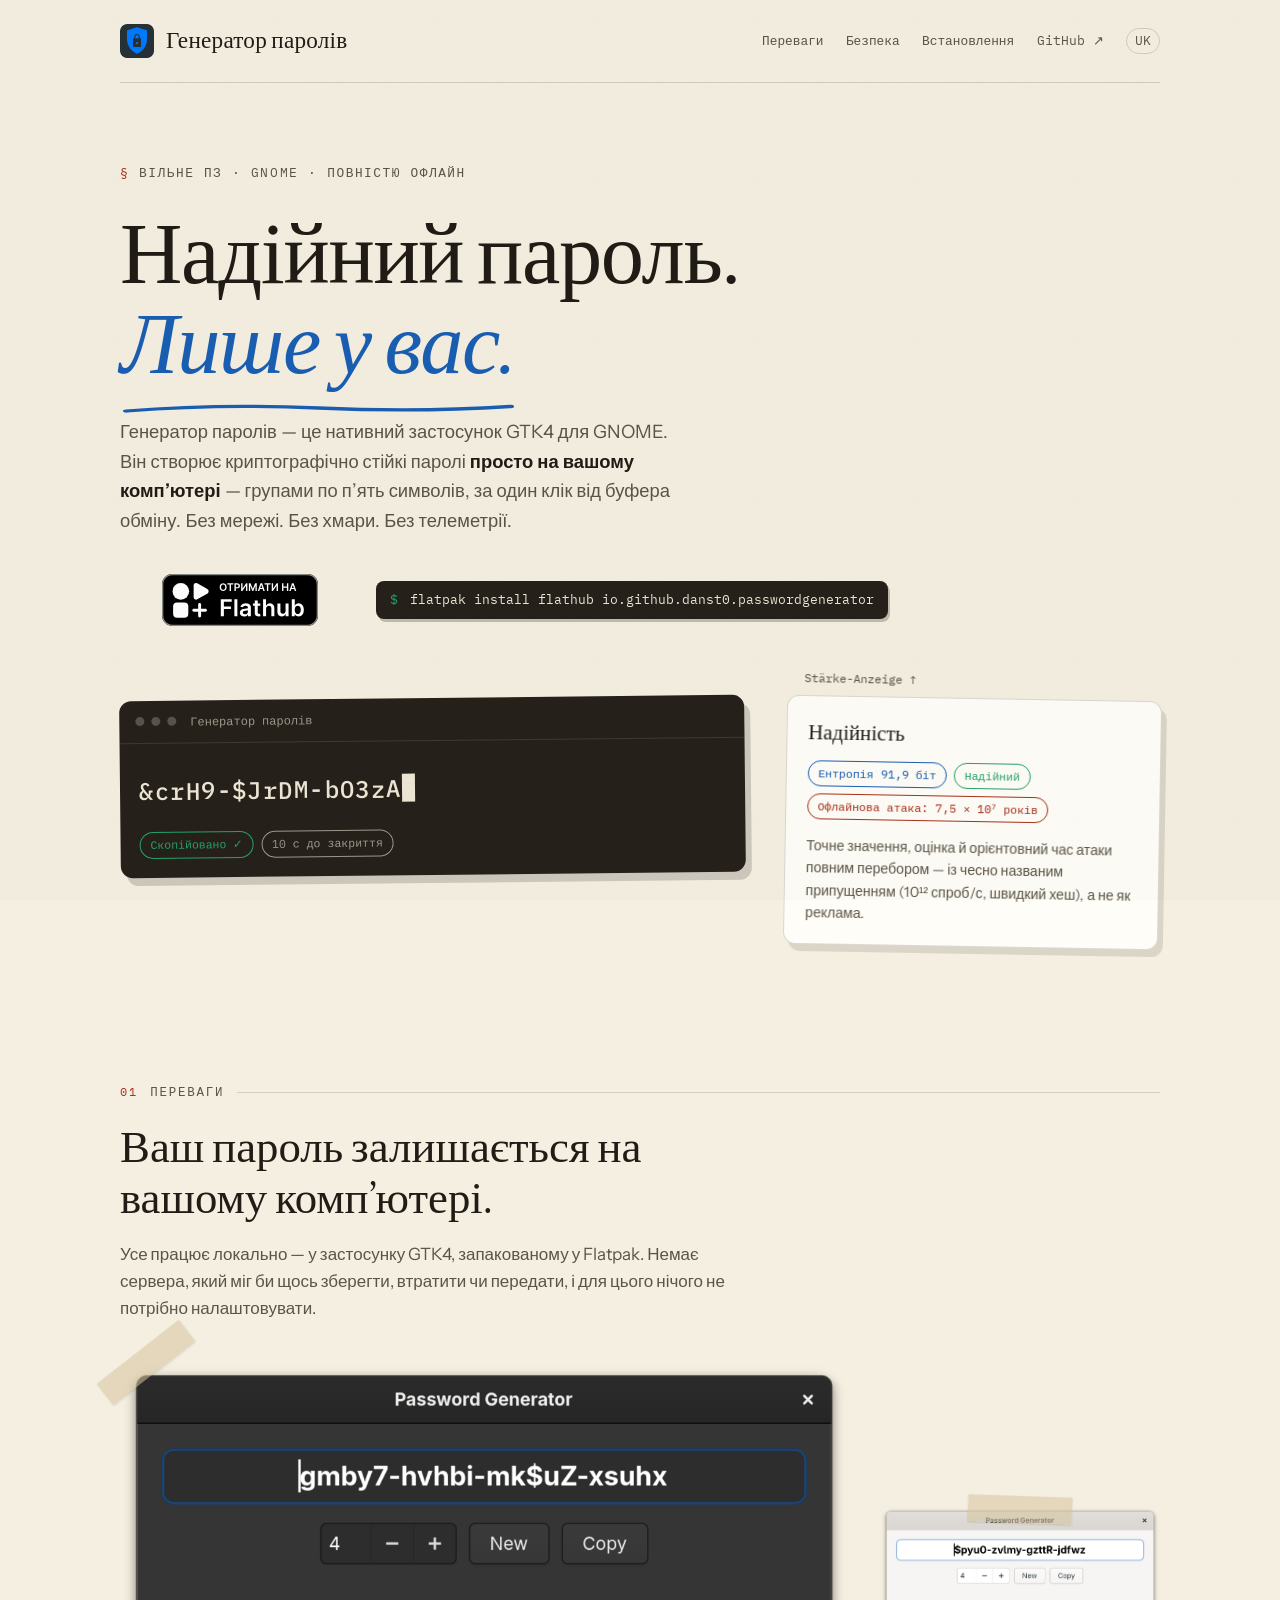
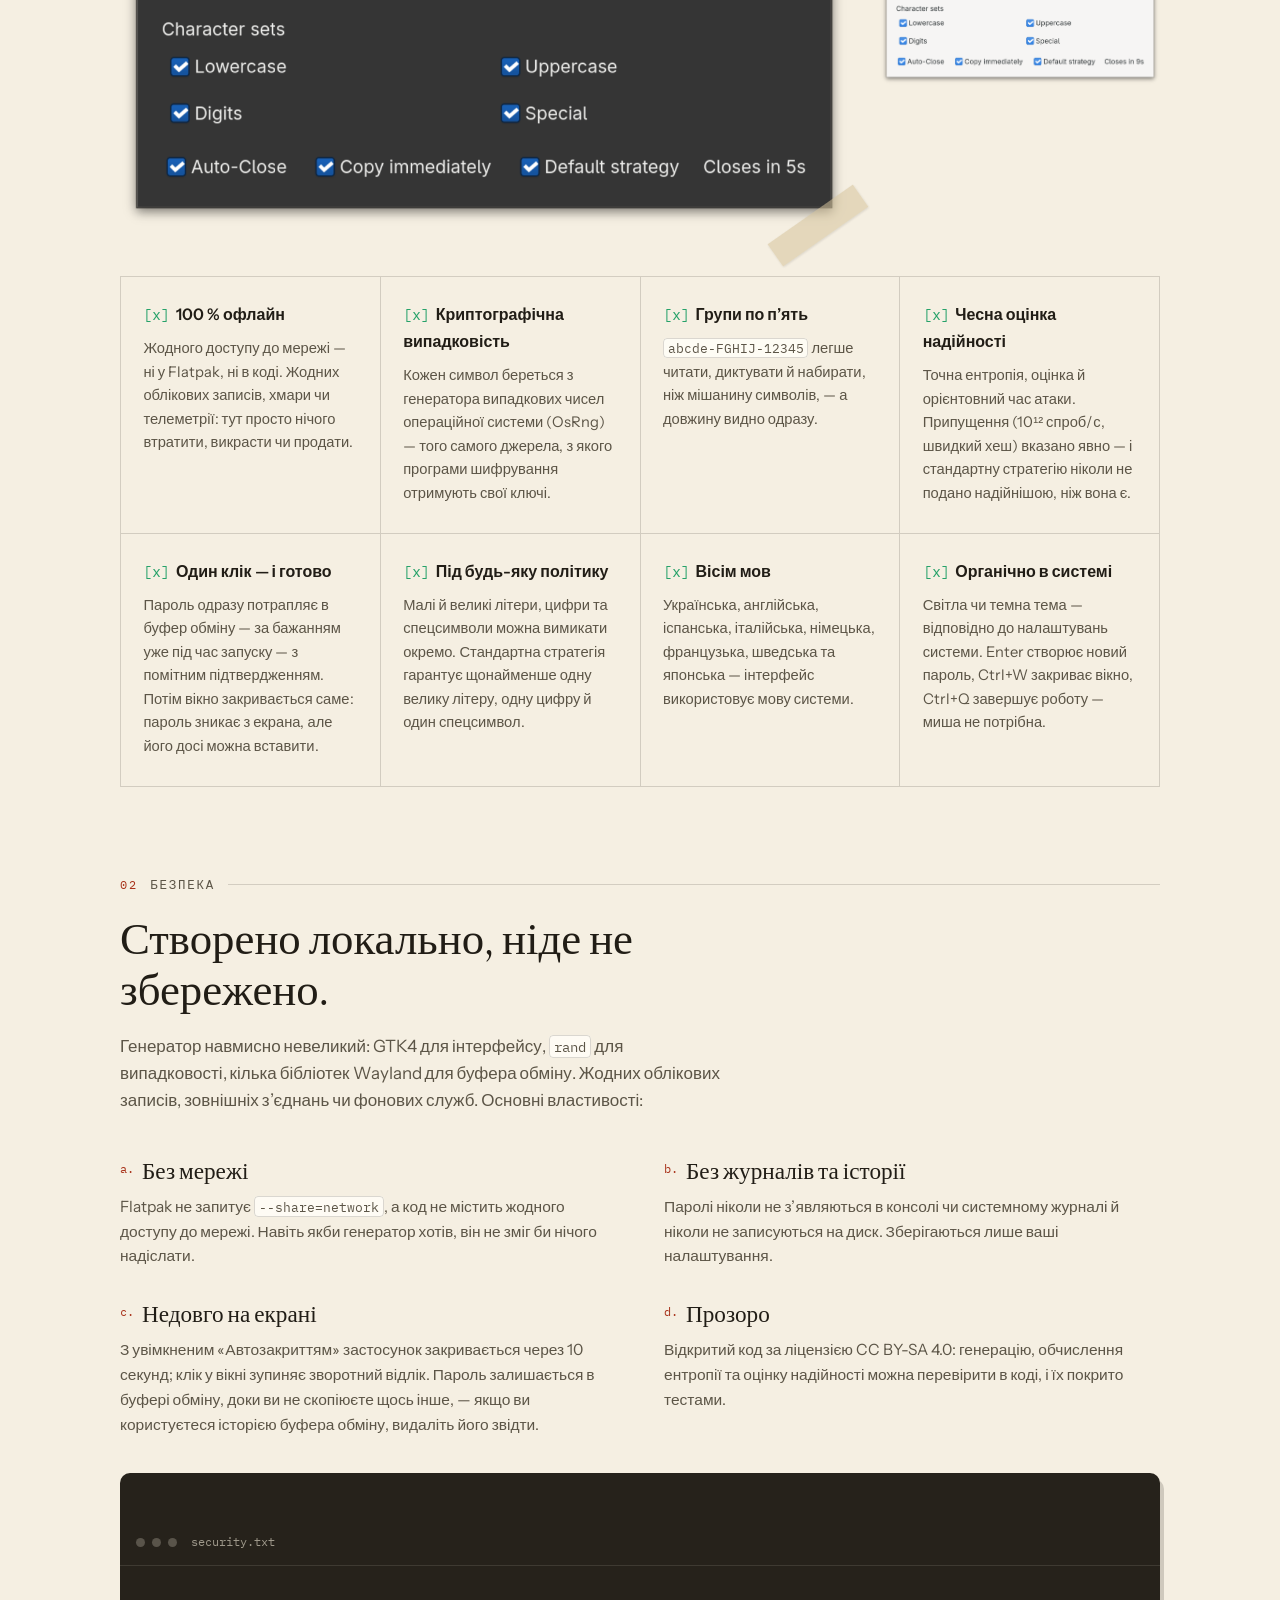
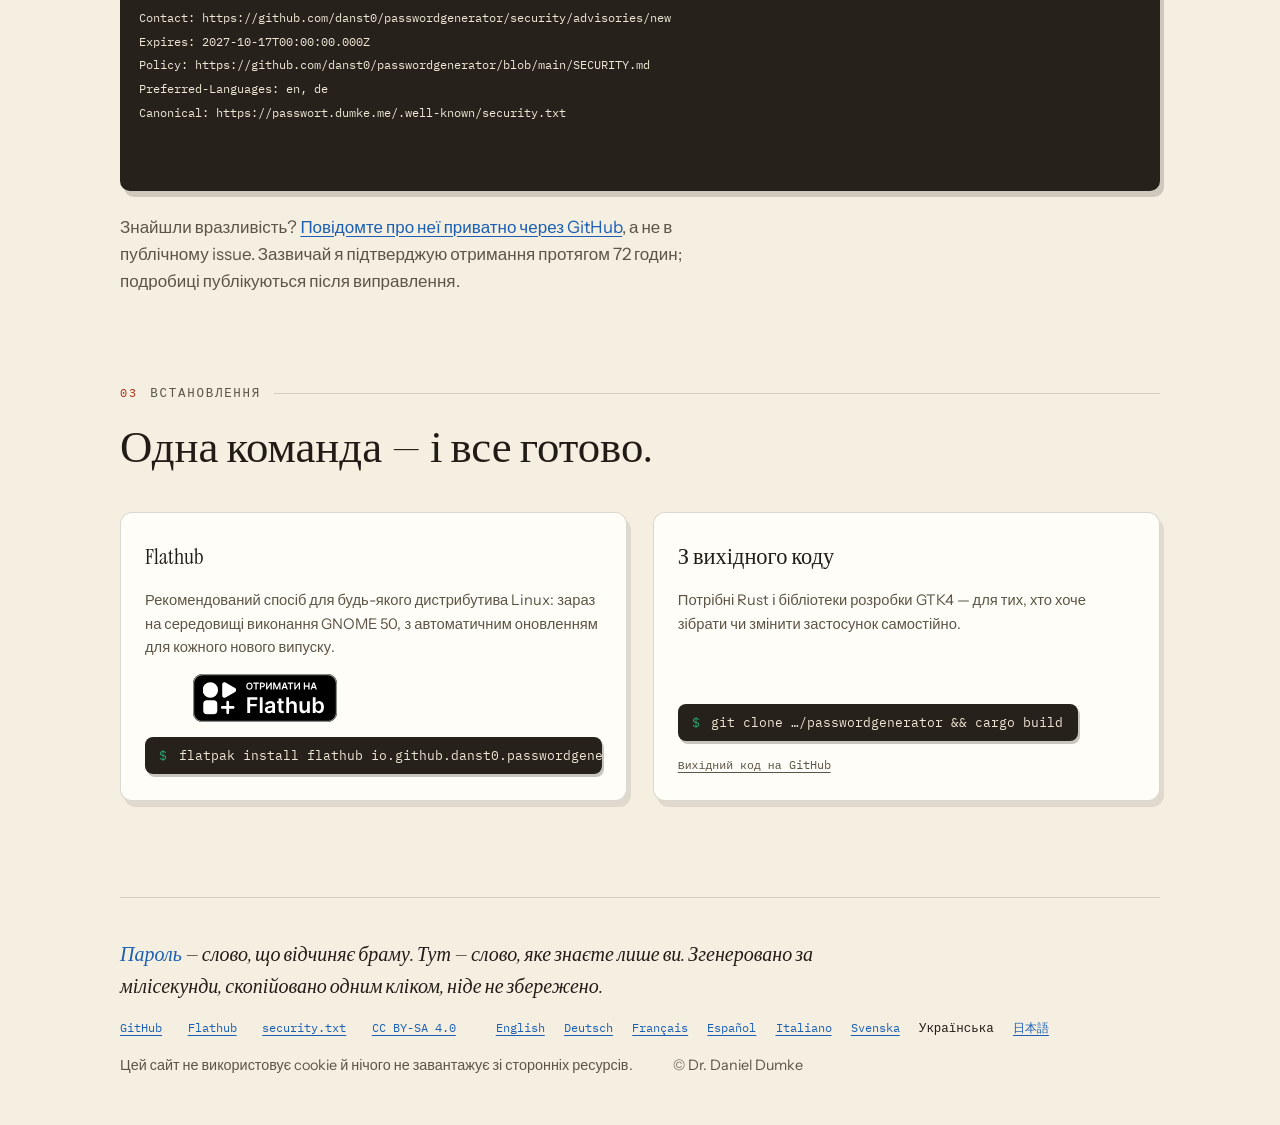
==== web/uk/index.html @ a77a7f16 "Website: revised German text and pages in all eight languages - Pages are generated from site-src/te" ====
<!DOCTYPE html>
<html lang="uk">
<head>
<meta charset="utf-8">
<meta name="viewport" content="width=device-width, initial-scale=1">
<title>Генератор паролів — надійні паролі, повністю офлайн</title>
<meta name="description" content="Нативний застосунок GTK4 для GNOME: криптографічно стійкі паролі, згенеровані локально, — без мережі, без хмари, без телеметрії. На Flathub, вісьмома мовами.">
<link rel="icon" type="image/png" href="../assets/favicon.png">
<link rel="canonical" href="https://passwort.dumke.me/uk/">
<link rel="alternate" hreflang="en" href="https://passwort.dumke.me/">
<link rel="alternate" hreflang="de" href="https://passwort.dumke.me/de/">
<link rel="alternate" hreflang="fr" href="https://passwort.dumke.me/fr/">
<link rel="alternate" hreflang="es" href="https://passwort.dumke.me/es/">
<link rel="alternate" hreflang="it" href="https://passwort.dumke.me/it/">
<link rel="alternate" hreflang="sv" href="https://passwort.dumke.me/sv/">
<link rel="alternate" hreflang="uk" href="https://passwort.dumke.me/uk/">
<link rel="alternate" hreflang="ja" href="https://passwort.dumke.me/ja/">
<link rel="alternate" hreflang="x-default" href="https://passwort.dumke.me/">
<meta property="og:title" content="Генератор паролів — надійні паролі, повністю офлайн">
<meta property="og:description" content="Нативний застосунок GTK4 для GNOME: криптографічно стійкі паролі, згенеровані локально, — без мережі, без хмари, без телеметрії. На Flathub, вісьмома мовами.">
<meta property="og:image" content="https://passwort.dumke.me/assets/dark_en.png">
<meta property="og:url" content="https://passwort.dumke.me/uk/">
<meta property="og:type" content="website">
<meta property="og:locale" content="uk_UA">
<link rel="stylesheet" href="../styles.css">
</head>
<body data-copied="скопійовано ✓">

<div class="wrap">
<header>
  <img src="../assets/icon.png" alt="" width="34" height="34">
  <a class="brand" href="./">Генератор паролів</a>
  <nav>
    <a href="#features">Переваги</a>
    <a href="#security">Безпека</a>
    <a href="#install">Встановлення</a>
    <a class="gh" href="https://github.com/danst0/passwordgenerator">GitHub&nbsp;↗</a>
    <a class="lang-link" href="#languages" title="Мова">UK</a>
  </nav>
</header>

<main>

<!-- ───────────────────────── hero ───────────────────────── -->
<section class="hero">
  <p class="kicker">Вільне ПЗ · GNOME · повністю офлайн</p>
  <h1>Надійний пароль. <em>Лише у вас.</em></h1>
  <p class="lede">Генератор паролів — це нативний застосунок GTK4 для GNOME. Він створює криптографічно стійкі паролі <strong>просто на вашому комп’ютері</strong> — групами по п’ять символів, за один клік від буфера обміну. Без мережі. Без хмари. Без телеметрії.</p>

  <div class="cta-row">
    <a class="flathub" href="https://flathub.org/apps/io.github.danst0.passwordgenerator">
      <img src="../assets/flathub-badge-uk.svg" alt="Завантажити з Flathub" width="240" height="80">
    </a>
    <button class="cmd" data-copy="flatpak install flathub io.github.danst0.passwordgenerator">
      flatpak install flathub io.github.danst0.passwordgenerator
    </button>
  </div>

  <div class="desk">
    <figure class="app-card" aria-label="Вікно Генератора паролів зі щойно згенерованим паролем">
      <div class="file-bar">
        <span class="dot"></span><span class="dot"></span><span class="dot"></span>
        <span class="name">Генератор паролів</span>
      </div>
      <pre class="app-lines"><span class="typed-wrap"><span class="typed">hT4k#-qW9m!-Lp2xZ</span><span class="caret"></span></span></pre>
      <div class="app-chips">
        <button type="button" class="chip green egg" aria-label="Скопіювати показаний пароль" data-done="Справді скопійовано ✓">Скопійовано ✓</button>
        <span class="chip dim">10 с до закриття</span>
      </div>
    </figure>

    <div class="strength-card" role="img" aria-label="Індикатор надійності: 91,9 біт ентропії, оцінка «Надійний», орієнтовний час офлайнової атаки 75 мільйонів років">
      <p class="strength-title">Надійність</p>
      <div class="chips">
        <span class="chip blue">Ентропія 91,9 біт</span>
        <span class="chip green">Надійний</span>
        <span class="chip red">Офлайнова атака: 7,5 × 10⁷ років</span>
      </div>
      <p class="strength-note">Точне значення, оцінка й орієнтовний час атаки повним перебором — із чесно названим припущенням (10¹² спроб/с, швидкий хеш), а не як реклама.</p>
    </div>
  </div>
</section>

<!-- ──────────────────────── features ─────────────────────── -->
<section id="features">
  <p class="sec-label"><b>01</b> Переваги</p>
  <h2>Ваш пароль залишається на вашому комп’ютері.</h2>
  <p class="sec-intro">Усе працює локально — у застосунку GTK4, запакованому у Flatpak. Немає сервера, який міг би щось зберегти, втратити чи передати, і для цього нічого не потрібно налаштовувати.</p>

  <div class="shots">
    <div class="shot reveal">
      <img src="../assets/dark_en.png" alt="Вікно в темному режимі: пароль, набори символів і параметри">
    </div>
    <div class="shot shot-small reveal">
      <img src="../assets/light_en.png" alt="Вікно у світлому режимі">
    </div>
  </div>

  <div class="features">
    <div class="feature reveal"><span class="check">[x]</span><h3>100 % офлайн</h3>
      <p>Жодного доступу до мережі — ні у Flatpak, ні в коді. Жодних облікових записів, хмари чи телеметрії: тут просто нічого втратити, викрасти чи продати.</p></div>
    <div class="feature reveal"><span class="check">[x]</span><h3>Криптографічна випадковість</h3>
      <p>Кожен символ береться з генератора випадкових чисел операційної системи (OsRng) — того самого джерела, з якого програми шифрування отримують свої ключі.</p></div>
    <div class="feature reveal"><span class="check">[x]</span><h3>Групи по п’ять</h3>
      <p><code>abcde-FGHIJ-12345</code> легше читати, диктувати й набирати, ніж мішанину символів, — а довжину видно одразу.</p></div>
    <div class="feature reveal"><span class="check">[x]</span><h3>Чесна оцінка надійності</h3>
      <p>Точна ентропія, оцінка й орієнтовний час атаки. Припущення (10¹² спроб/с, швидкий хеш) вказано явно — і стандартну стратегію ніколи не подано надійнішою, ніж вона є.</p></div>
    <div class="feature reveal"><span class="check">[x]</span><h3>Один клік — і готово</h3>
      <p>Пароль одразу потрапляє в буфер обміну — за бажанням уже під час запуску — з помітним підтвердженням. Потім вікно закривається саме: пароль зникає з екрана, але його досі можна вставити.</p></div>
    <div class="feature reveal"><span class="check">[x]</span><h3>Під будь-яку політику</h3>
      <p>Малі й великі літери, цифри та спецсимволи можна вимикати окремо. Стандартна стратегія гарантує щонайменше одну велику літеру, одну цифру й один спецсимвол.</p></div>
    <div class="feature reveal"><span class="check">[x]</span><h3>Вісім мов</h3>
      <p>Українська, англійська, іспанська, італійська, німецька, французька, шведська та японська — інтерфейс використовує мову системи.</p></div>
    <div class="feature reveal"><span class="check">[x]</span><h3>Органічно в системі</h3>
      <p>Світла чи темна тема — відповідно до налаштувань системи. Enter створює новий пароль, Ctrl+W закриває вікно, Ctrl+Q завершує роботу — миша не потрібна.</p></div>
  </div>
</section>

<!-- ──────────────────────── security ─────────────────────── -->
<section id="security">
  <p class="sec-label"><b>02</b> Безпека</p>
  <h2>Створено локально, ніде не збережено.</h2>
  <p class="sec-intro">Генератор навмисно невеликий: GTK4 для інтерфейсу, <code>rand</code> для випадковості, кілька бібліотек Wayland для буфера обміну. Жодних облікових записів, зовнішніх з’єднань чи фонових служб. Основні властивості:</p>

  <div class="sec-grid">
    <div class="sec-item reveal">
      <h3><span class="no">a.</span>Без мережі</h3>
      <p>Flatpak не запитує <code>--share=network</code>, а код не містить жодного доступу до мережі. Навіть якби генератор хотів, він не зміг би нічого надіслати.</p>
    </div>
    <div class="sec-item reveal">
      <h3><span class="no">b.</span>Без журналів та історії</h3>
      <p>Паролі ніколи не з’являються в консолі чи системному журналі й ніколи не записуються на диск. Зберігаються лише ваші налаштування.</p>
    </div>
    <div class="sec-item reveal">
      <h3><span class="no">c.</span>Недовго на екрані</h3>
      <p>З увімкненим «Автозакриттям» застосунок закривається через 10 секунд; клік у вікні зупиняє зворотний відлік. Пароль залишається в буфері обміну, доки ви не скопіюєте щось інше, — якщо ви користуєтеся історією буфера обміну, видаліть його звідти.</p>
    </div>
    <div class="sec-item reveal">
      <h3><span class="no">d.</span>Прозоро</h3>
      <p>Відкритий код за ліцензією CC BY-SA 4.0: генерацію, обчислення ентропії та оцінку надійності можна перевірити в коді, і їх покрито тестами.</p>
    </div>
  </div>

  <div class="terminal reveal" aria-label="security.txt: як повідомити про вразливість">
    <div class="file-bar">
      <span class="dot"></span><span class="dot"></span><span class="dot"></span>
      <span class="name">security.txt</span>
    </div>
<pre>
Contact: https://github.com/danst0/passwordgenerator/security/advisories/new
Expires: 2027-10-17T00:00:00.000Z
Policy: https://github.com/danst0/passwordgenerator/blob/main/SECURITY.md
Preferred-Languages: en, de
Canonical: https://passwort.dumke.me/.well-known/security.txt
</pre>
  </div>
  <p class="sec-report">Знайшли вразливість? <a href="https://github.com/danst0/passwordgenerator/security/advisories/new">Повідомте про неї приватно через GitHub</a>, а не в публічному issue. Зазвичай я підтверджую отримання протягом 72 годин; подробиці публікуються після виправлення.</p>
</section>

<!-- ──────────────────────── install ──────────────────────── -->
<section id="install">
  <p class="sec-label"><b>03</b> Встановлення</p>
  <h2>Одна команда — і все готово.</h2>

  <div class="install-grid">
    <div class="install-card reveal">
      <h3>Flathub</h3>
      <p>Рекомендований спосіб для будь-якого дистрибутива Linux: зараз на середовищі виконання GNOME 50, з автоматичним оновленням для кожного нового випуску.</p>
      <a class="flathub" href="https://flathub.org/apps/io.github.danst0.passwordgenerator">
        <img src="../assets/flathub-badge-uk.svg" alt="Завантажити з Flathub" width="240" height="80">
      </a>
      <button class="cmd" data-copy="flatpak install flathub io.github.danst0.passwordgenerator">flatpak install flathub io.github.danst0.passwordgenerator</button>
    </div>

    <div class="install-card reveal">
      <h3>З вихідного коду</h3>
      <p>Потрібні Rust і бібліотеки розробки GTK4 — для тих, хто хоче зібрати чи змінити застосунок самостійно.</p>
      <button class="cmd" data-copy="git clone https://github.com/danst0/passwordgenerator &amp;&amp; cd passwordgenerator &amp;&amp; cargo build">git clone …/passwordgenerator &amp;&amp; cargo build</button>
      <span class="alt"><a href="https://github.com/danst0/passwordgenerator">Вихідний код на GitHub</a></span>
    </div>
  </div>
</section>

</main>

<footer>
  <p class="meaning"><b>Пароль</b> — слово, що відчиняє браму. Тут — слово, яке знаєте лише ви. Згенеровано за мілісекунди, скопійовано одним кліком, ніде не збережено.</p>
  <nav>
    <a href="https://github.com/danst0/passwordgenerator">GitHub</a>
    <a href="https://flathub.org/apps/io.github.danst0.passwordgenerator">Flathub</a>
    <a href="../.well-known/security.txt">security.txt</a>
    <a href="https://github.com/danst0/passwordgenerator/blob/main/LICENSE">CC BY-SA 4.0</a>
  </nav>
  <nav id="languages" class="langs" aria-label="Мова">
    <a href="../" hreflang="en" lang="en" data-lang="en">English</a>
    <a href="../de/" hreflang="de" lang="de" data-lang="de">Deutsch</a>
    <a href="../fr/" hreflang="fr" lang="fr" data-lang="fr">Français</a>
    <a href="../es/" hreflang="es" lang="es" data-lang="es">Español</a>
    <a href="../it/" hreflang="it" lang="it" data-lang="it">Italiano</a>
    <a href="../sv/" hreflang="sv" lang="sv" data-lang="sv">Svenska</a>
    <a href="../uk/" hreflang="uk" lang="uk" data-lang="uk" aria-current="page">Українська</a>
    <a href="../ja/" hreflang="ja" lang="ja" data-lang="ja">日本語</a>
  </nav>
  <p>Цей сайт не використовує cookie й нічого не завантажує зі сторонніх ресурсів.</p>
  <p>© Dr. Daniel Dumke</p>
</footer>
</div>

<script src="../site.js"></script>
</body>
</html>
---- web/styles.css ----
/* ───────────────────────────────────────────────────────────────
   Passwortgenerator — Info-Seite
   Ästhetik wie Reinschrift: Tinte auf Papier. Cremefarben,
   gesetzte Typo, Kugelschreiber-blau, roter Bleistift für die
   Crack-Zeit, ein ordentlicher grüner Haken.
   ─────────────────────────────────────────────────────────────── */

/* Schriften lokal ausgeliefert (SIL Open Font License), keine
   Anfragen an Dritte. Latin-Subset von Google Fonts. */
@font-face {
  font-family: "IBM Plex Mono";
  font-style: normal;
  font-weight: 400;
  font-display: swap;
  src: url("assets/fonts/ibm-plex-mono-400.woff2") format("woff2");
}
@font-face {
  font-family: "IBM Plex Mono";
  font-style: normal;
  font-weight: 500;
  font-display: swap;
  src: url("assets/fonts/ibm-plex-mono-500.woff2") format("woff2");
}
@font-face {
  font-family: "Instrument Sans";
  font-style: normal;
  font-weight: 400 600;
  font-display: swap;
  src: url("assets/fonts/instrument-sans.woff2") format("woff2");
}
@font-face {
  font-family: "Instrument Serif";
  font-style: normal;
  font-weight: 400;
  font-display: swap;
  src: url("assets/fonts/instrument-serif.woff2") format("woff2");
}
@font-face {
  font-family: "Instrument Serif";
  font-style: italic;
  font-weight: 400;
  font-display: swap;
  src: url("assets/fonts/instrument-serif-italic.woff2") format("woff2");
}

:root {
  --paper: #f5efe2;
  --paper-deep: #ede5d3;
  --ink: #211d16;
  --ink-soft: #5c5547;
  --blue: #1a5fb4;
  --blue-soft: #99c1f1;
  --red: #a8321a;
  --green: #26a269;
  --teal: #1f7a72;
  --dark: #26221b;
  --dark-ink: #efe7d6;
  --rule: rgba(33, 29, 22, 0.16);
  --serif: "Instrument Serif", Georgia, serif;
  --sans: "Instrument Sans", "Cantarell", sans-serif;
  --mono: "IBM Plex Mono", "Liberation Mono", monospace;
}

* { box-sizing: border-box; margin: 0; padding: 0; }

html { scroll-behavior: smooth; }

body {
  background: var(--paper);
  color: var(--ink);
  font-family: var(--sans);
  font-size: 1.0625rem;
  line-height: 1.6;
  overflow-x: hidden;
}

/* paper grain over everything */
body::before {
  content: "";
  position: fixed;
  inset: 0;
  pointer-events: none;
  z-index: 2000;
  opacity: 0.5;
  background-image: url("data:image/svg+xml,%3Csvg xmlns='http://www.w3.org/2000/svg' width='160' height='160'%3E%3Cfilter id='n'%3E%3CfeTurbulence type='fractalNoise' baseFrequency='0.9' numOctaves='2'/%3E%3CfeColorMatrix values='0 0 0 0 0  0 0 0 0 0  0 0 0 0 0  0 0 0 0.05 0'/%3E%3C/filter%3E%3Crect width='160' height='160' filter='url(%23n)'/%3E%3C/svg%3E");
}

::selection { background: var(--blue-soft); color: var(--ink); }

a { color: var(--blue); text-decoration-thickness: 1px; text-underline-offset: 3px; }
a:hover { color: var(--red); }

code {
  font-family: var(--mono);
  font-size: 0.85em;
  background: rgba(255, 253, 247, 0.9);
  border: 1px solid var(--rule);
  border-radius: 4px;
  padding: 0.05em 0.3em;
}

.wrap { max-width: 68rem; margin: 0 auto; padding: 0 1.5rem; }

/* ── header ───────────────────────────────────────────────────── */

header {
  display: flex;
  align-items: center;
  gap: 0.75rem;
  padding: 1.4rem 0;
  border-bottom: 1px solid var(--rule);
}

header img { width: 34px; height: 34px; }

header .brand {
  font-family: var(--serif);
  font-size: 1.45rem;
  letter-spacing: 0.01em;
  color: var(--ink);
  text-decoration: none;
}
header .brand:hover { color: var(--ink); }

header nav {
  margin-left: auto;
  display: flex;
  gap: 1.4rem;
  align-items: center;
  font-family: var(--mono);
  font-size: 0.8rem;
}
header nav a { color: var(--ink-soft); text-decoration: none; white-space: nowrap; }
header nav a:hover { color: var(--blue); }

/* ── hero ─────────────────────────────────────────────────────── */

.hero { padding: 5rem 0 4rem; position: relative; }

.kicker {
  font-family: var(--mono);
  font-size: 0.8rem;
  letter-spacing: 0.12em;
  text-transform: uppercase;
  color: var(--ink-soft);
  margin-bottom: 1.6rem;
}
.kicker::before { content: "§ "; color: var(--red); }

h1 {
  font-family: var(--serif);
  font-weight: 400;
  font-size: clamp(2.9rem, 7.5vw, 5.4rem);
  line-height: 1.04;
  letter-spacing: -0.015em;
  max-width: 16ch;
}
h1 em {
  font-style: italic;
  color: var(--blue);
  /* hand-drawn underline under the em */
  background: url("data:image/svg+xml,%3Csvg xmlns='http://www.w3.org/2000/svg' viewBox='0 0 120 8' preserveAspectRatio='none'%3E%3Cpath d='M2 6 Q 30 1 60 4 T 118 3' fill='none' stroke='%231a5fb4' stroke-width='2.2' stroke-linecap='round'/%3E%3C/svg%3E") no-repeat bottom / 100% 0.14em;
  padding-bottom: 0.16em;
}

.hero .lede {
  margin-top: 1.8rem;
  max-width: 36rem;
  font-size: 1.15rem;
  color: var(--ink-soft);
}
.hero .lede strong { color: var(--ink); font-weight: 600; }

.cta-row {
  margin-top: 2.4rem;
  display: flex;
  flex-wrap: wrap;
  align-items: center;
  gap: 1rem;
}
.cta-row .flathub img { height: 52px; display: block; }

.cmd {
  font-family: var(--mono);
  font-size: 0.82rem;
  background: var(--dark);
  color: var(--dark-ink);
  border-radius: 8px;
  padding: 0.65rem 0.9rem;
  display: inline-flex;
  align-items: center;
  gap: 0.7rem;
  border: none;
  cursor: pointer;
  box-shadow: 2px 3px 0 rgba(33, 29, 22, 0.25);
  transition: transform 0.12s ease, box-shadow 0.12s ease;
  max-width: 100%;
}
.cmd:hover { transform: translate(-1px, -1px); box-shadow: 3px 4px 0 rgba(33, 29, 22, 0.3); }
.cmd::before { content: "$"; color: var(--green); }
.cmd .copied { color: var(--green); font-size: 0.72rem; }
.cmd { white-space: nowrap; overflow-x: auto; }

/* ── das Fenster und die Stärke-Karte ─────────────────────────── */

.desk {
  margin-top: 4.5rem;
  display: grid;
  grid-template-columns: minmax(0, 1.25fr) minmax(0, 0.75fr);
  gap: 2.5rem;
  align-items: start;
}

.app-card {
  background: var(--dark);
  color: var(--dark-ink);
  border-radius: 12px;
  box-shadow: 6px 8px 0 rgba(33, 29, 22, 0.18);
  transform: rotate(-0.6deg);
  overflow: hidden;
}
.file-bar {
  display: flex;
  align-items: center;
  gap: 0.45rem;
  font-family: var(--mono);
  font-size: 0.75rem;
  color: rgba(239, 231, 214, 0.6);
  padding: 0.7rem 1rem;
  border-bottom: 1px solid rgba(239, 231, 214, 0.12);
}
.file-bar .dot { width: 9px; height: 9px; border-radius: 50%; background: rgba(239, 231, 214, 0.25); }
.file-bar .name { margin-left: 0.4rem; }

.app-lines {
  font-family: var(--mono);
  font-size: clamp(0.9rem, 2.6vw, 1.5rem);
  font-weight: 500;
  letter-spacing: 0.06em;
  line-height: 2.1;
  padding: 1.4rem 1.2rem 1rem;
  white-space: pre;
  overflow-x: auto;
}
.app-chips {
  display: flex;
  flex-wrap: wrap;
  gap: 0.45rem;
  padding: 0 1.2rem 1.2rem;
}

.typed-wrap { display: inline-flex; align-items: baseline; }
.typed {
  display: inline-block;
  overflow: hidden;
  white-space: pre;
  max-width: 0;
  animation: type 2.2s steps(19, end) 0.9s forwards;
}
.caret {
  display: inline-block;
  width: 0.55em;
  height: 1.15em;
  transform: translateY(0.18em);
  background: var(--dark-ink);
  animation: blink 0.9s steps(1) infinite;
}
@keyframes type { to { max-width: 20ch; } }
@keyframes blink { 50% { opacity: 0; } }

/* die Stärke-Karte rückt rein, wenn das Passwort "geschrieben" ist */
.strength-card {
  background: #fffdf7;
  border: 1px solid var(--rule);
  border-radius: 12px;
  padding: 1.2rem 1.3rem;
  box-shadow: 5px 7px 0 rgba(33, 29, 22, 0.12);
  transform: rotate(1deg) translateY(14px);
  opacity: 0;
  animation: appear 0.55s cubic-bezier(0.2, 0.8, 0.3, 1.1) 3.6s forwards;
  position: relative;
}
.strength-card::before {
  content: "Stärke-Anzeige ↑";
  position: absolute;
  top: -1.7rem;
  left: 1rem;
  font-family: var(--mono);
  font-size: 0.72rem;
  color: var(--ink-soft);
}
@keyframes appear { to { opacity: 1; transform: rotate(1deg) translateY(0); } }

.strength-title {
  font-family: var(--serif);
  font-size: 1.3rem;
  margin-bottom: 0.7rem;
}
.chips { display: flex; flex-wrap: wrap; gap: 0.45rem; }
.chip {
  font-family: var(--mono);
  font-size: 0.72rem;
  padding: 0.18rem 0.6rem;
  border-radius: 999px;
  border: 1px solid currentColor;
}
.chip.blue { color: var(--blue); }
.chip.green { color: var(--green); }
.chip.red { color: var(--red); }
.chip.dim { color: rgba(239, 231, 214, 0.6); }

/* Easter egg: der „Kopiert“-Chip kopiert wirklich */
button.chip {
  background: none;
  line-height: inherit;
  cursor: pointer;
}
button.chip:hover { background: rgba(38, 162, 105, 0.12); }

.strength-note {
  margin-top: 0.9rem;
  font-size: 0.88rem;
  color: var(--ink-soft);
}

/* ── section scaffolding ──────────────────────────────────────── */

section { padding: 4.5rem 0 1rem; }

.sec-label {
  font-family: var(--mono);
  font-size: 0.78rem;
  letter-spacing: 0.14em;
  text-transform: uppercase;
  color: var(--ink-soft);
  display: flex;
  align-items: center;
  gap: 0.8rem;
  margin-bottom: 1.2rem;
}
.sec-label::after { content: ""; height: 1px; background: var(--rule); flex: 1; }
.sec-label b { color: var(--red); font-weight: 400; }

h2 {
  font-family: var(--serif);
  font-weight: 400;
  font-size: clamp(1.9rem, 4vw, 2.8rem);
  line-height: 1.15;
  max-width: 26ch;
  margin-bottom: 1rem;
}

.sec-intro { color: var(--ink-soft); max-width: 38rem; }

/* ── screenshots ──────────────────────────────────────────────── */

.shots {
  margin: 2.5rem 0 3rem;
  display: grid;
  grid-template-columns: minmax(0, 2.6fr) minmax(0, 1fr);
  gap: 2rem;
  align-items: center;
}

.shot {
  position: relative;
  transform: rotate(-1.1deg);
}
/* screenshots carry the native window shadow and rounded corners */
.shot img {
  width: 100%;
  display: block;
}
/* tape strips */
.shot::before, .shot::after {
  content: "";
  position: absolute;
  width: 6.5rem; height: 1.7rem;
  background: rgba(214, 196, 156, 0.55);
  box-shadow: 0 1px 2px rgba(33, 29, 22, 0.12);
  z-index: 2;
}
.shot::before { top: -0.8rem; left: -1.6rem; transform: rotate(-38deg); }
.shot::after { bottom: -0.7rem; right: -1.4rem; transform: rotate(-35deg); }

.shot-small { transform: rotate(1.6deg); }
.shot-small::after { display: none; }
.shot-small::before { top: -0.6rem; left: 50%; margin-left: -3.25rem; transform: rotate(2deg); }

/* ── features ─────────────────────────────────────────────────── */

.features {
  display: grid;
  grid-template-columns: repeat(auto-fit, minmax(15rem, 1fr));
  gap: 0;
  border-top: 1px solid var(--rule);
  border-left: 1px solid var(--rule);
}
.feature {
  border-right: 1px solid var(--rule);
  border-bottom: 1px solid var(--rule);
  padding: 1.5rem 1.4rem 1.7rem;
  position: relative;
  transition: background 0.2s ease;
}
.feature:hover { background: rgba(255, 253, 247, 0.85); }
.feature .check {
  font-family: var(--mono);
  color: var(--green);
  font-size: 0.95rem;
}
.feature h3 {
  display: inline;
  font-family: var(--sans);
  font-weight: 600;
  font-size: 1rem;
  margin-left: 0.35rem;
}
.feature p { margin-top: 0.55rem; color: var(--ink-soft); font-size: 0.92rem; }

/* ── sicherheit ───────────────────────────────────────────────── */

.sec-grid {
  margin-top: 2.4rem;
  display: grid;
  grid-template-columns: minmax(0, 1fr) minmax(0, 1fr);
  gap: 1.7rem 3rem;
}
.sec-item h3 {
  font-family: var(--serif);
  font-weight: 400;
  font-size: 1.45rem;
  margin-bottom: 0.3rem;
}
.sec-item h3 .no {
  font-family: var(--mono);
  font-size: 0.75rem;
  color: var(--red);
  vertical-align: 0.5em;
  margin-right: 0.5rem;
}
.sec-item p { color: var(--ink-soft); font-size: 0.97rem; }

.terminal {
  background: var(--dark);
  color: var(--dark-ink);
  border-radius: 10px;
  font-family: var(--mono);
  font-size: 0.78rem;
  line-height: 1.9;
  padding: 0;
  margin-top: 2.2rem;
  white-space: pre;
  overflow-x: auto;
  box-shadow: 4px 6px 0 rgba(33, 29, 22, 0.18);
  transform: rotate(0.5deg);
}
.terminal .file-bar { border-radius: 10px 10px 0 0; }
.terminal pre {
  padding: 1rem 1.2rem 1.2rem;
  font-family: inherit;
  font-size: inherit;
  line-height: inherit;
  overflow-x: auto;
}

.sec-report {
  margin-top: 1.4rem;
  color: var(--ink-soft);
  max-width: 40rem;
}

/* ── install ──────────────────────────────────────────────────── */

.install-grid {
  margin-top: 2.4rem;
  display: grid;
  grid-template-columns: repeat(auto-fit, minmax(17rem, 1fr));
  gap: 1.6rem;
}
.install-card {
  background: #fffdf7;
  border: 1px solid var(--rule);
  border-radius: 12px;
  padding: 1.6rem 1.5rem;
  box-shadow: 4px 6px 0 rgba(33, 29, 22, 0.1);
  display: flex;
  flex-direction: column;
  gap: 0.9rem;
}
.install-card:nth-child(2) { transform: rotate(0.4deg); }
.install-card:nth-child(1) { transform: rotate(-0.4deg); }
.install-card h3 { font-family: var(--serif); font-weight: 400; font-size: 1.4rem; }
.install-card p { color: var(--ink-soft); font-size: 0.92rem; flex: 1; }
.install-card .cmd { align-self: flex-start; }
.install-card .flathub img { height: 48px; display: block; }
.install-card .alt { font-family: var(--mono); font-size: 0.72rem; color: var(--ink-soft); }
.install-card .alt a { color: inherit; }

/* ── footer ───────────────────────────────────────────────────── */

footer {
  margin-top: 5rem;
  border-top: 1px solid var(--rule);
  padding: 2.5rem 0 3rem;
  display: flex;
  flex-wrap: wrap;
  gap: 1rem 2.5rem;
  align-items: baseline;
  font-size: 0.9rem;
  color: var(--ink-soft);
}
footer .meaning {
  width: 100%;
  font-family: var(--serif);
  font-style: italic;
  font-size: 1.25rem;
  color: var(--ink);
  max-width: 44rem;
}
footer .meaning b { color: var(--blue); font-weight: 400; }
footer nav { display: flex; flex-wrap: wrap; gap: 1.6rem; font-family: var(--mono); font-size: 0.78rem; }
footer nav.langs { gap: 0.4rem 1.2rem; }
footer nav.langs a[aria-current] { color: var(--ink); text-decoration: none; font-weight: 500; }

header nav a.lang-link {
  border: 1px solid var(--rule);
  border-radius: 999px;
  padding: 0.1rem 0.5rem;
}

/* Japanisch: keine schräggestellten CJK-Zeichen, Umbruch an Phrasen */
:lang(ja) em { font-style: normal; }
:lang(ja) h1, :lang(ja) h2 { word-break: auto-phrase; letter-spacing: 0; }
:lang(ja) h1 { font-size: clamp(2.2rem, 5.2vw, 3.8rem); line-height: 1.25; max-width: 13em; }
:lang(ja) h2 { font-size: clamp(1.5rem, 3vw, 2.1rem); line-height: 1.4; max-width: 22em; }

/* ── reveal on scroll ─────────────────────────────────────────── */

/* hidden only when JS is present (body.js), so content never disappears without it */
.js .reveal { opacity: 0; transform: translateY(18px); transition: opacity 0.6s ease, transform 0.6s ease; }
.js .reveal.in { opacity: 1; transform: none; }

@media (prefers-reduced-motion: reduce) {
  html { scroll-behavior: auto; }
  .typed { animation-duration: 0.01s; animation-delay: 0s; }
  .strength-card { animation-duration: 0.01s; animation-delay: 0.2s; }
  .caret { animation: none; }
  .reveal { opacity: 1; transform: none; transition: none; }
}

/* ── responsive ───────────────────────────────────────────────── */

@media (max-width: 52rem) {
  .desk { grid-template-columns: 1fr; }
  .strength-card { transform: rotate(0deg); max-width: 26rem; }
  .shots { grid-template-columns: 1fr; }
  .shot-small { width: 70%; max-width: 19rem; justify-self: center; }
  .sec-grid { grid-template-columns: 1fr; }
  header nav a.gh { display: none; }
  header nav { gap: 0.9rem; }
  .hero { padding-top: 3.2rem; }
}

@media (max-width: 30rem) {
  header nav a[href="#features"], header nav a[href="#security"] { display: none; }
}
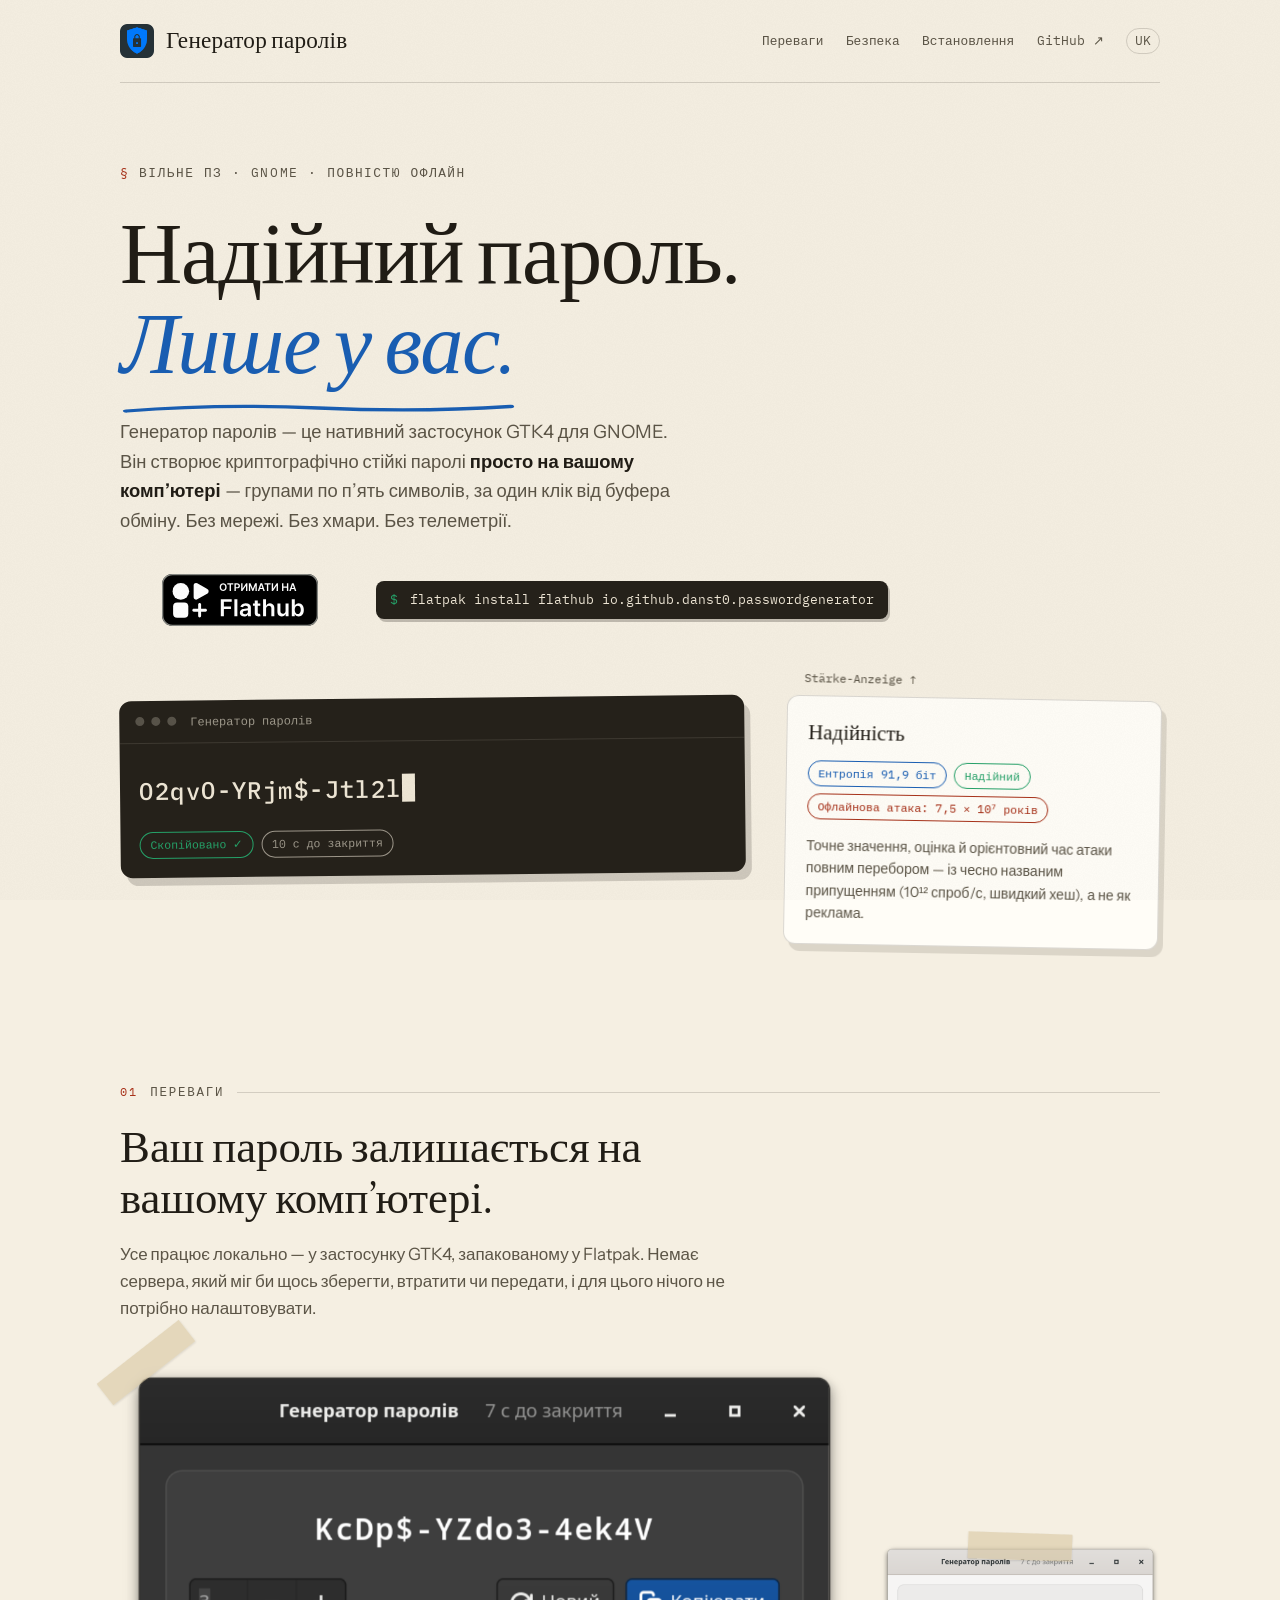
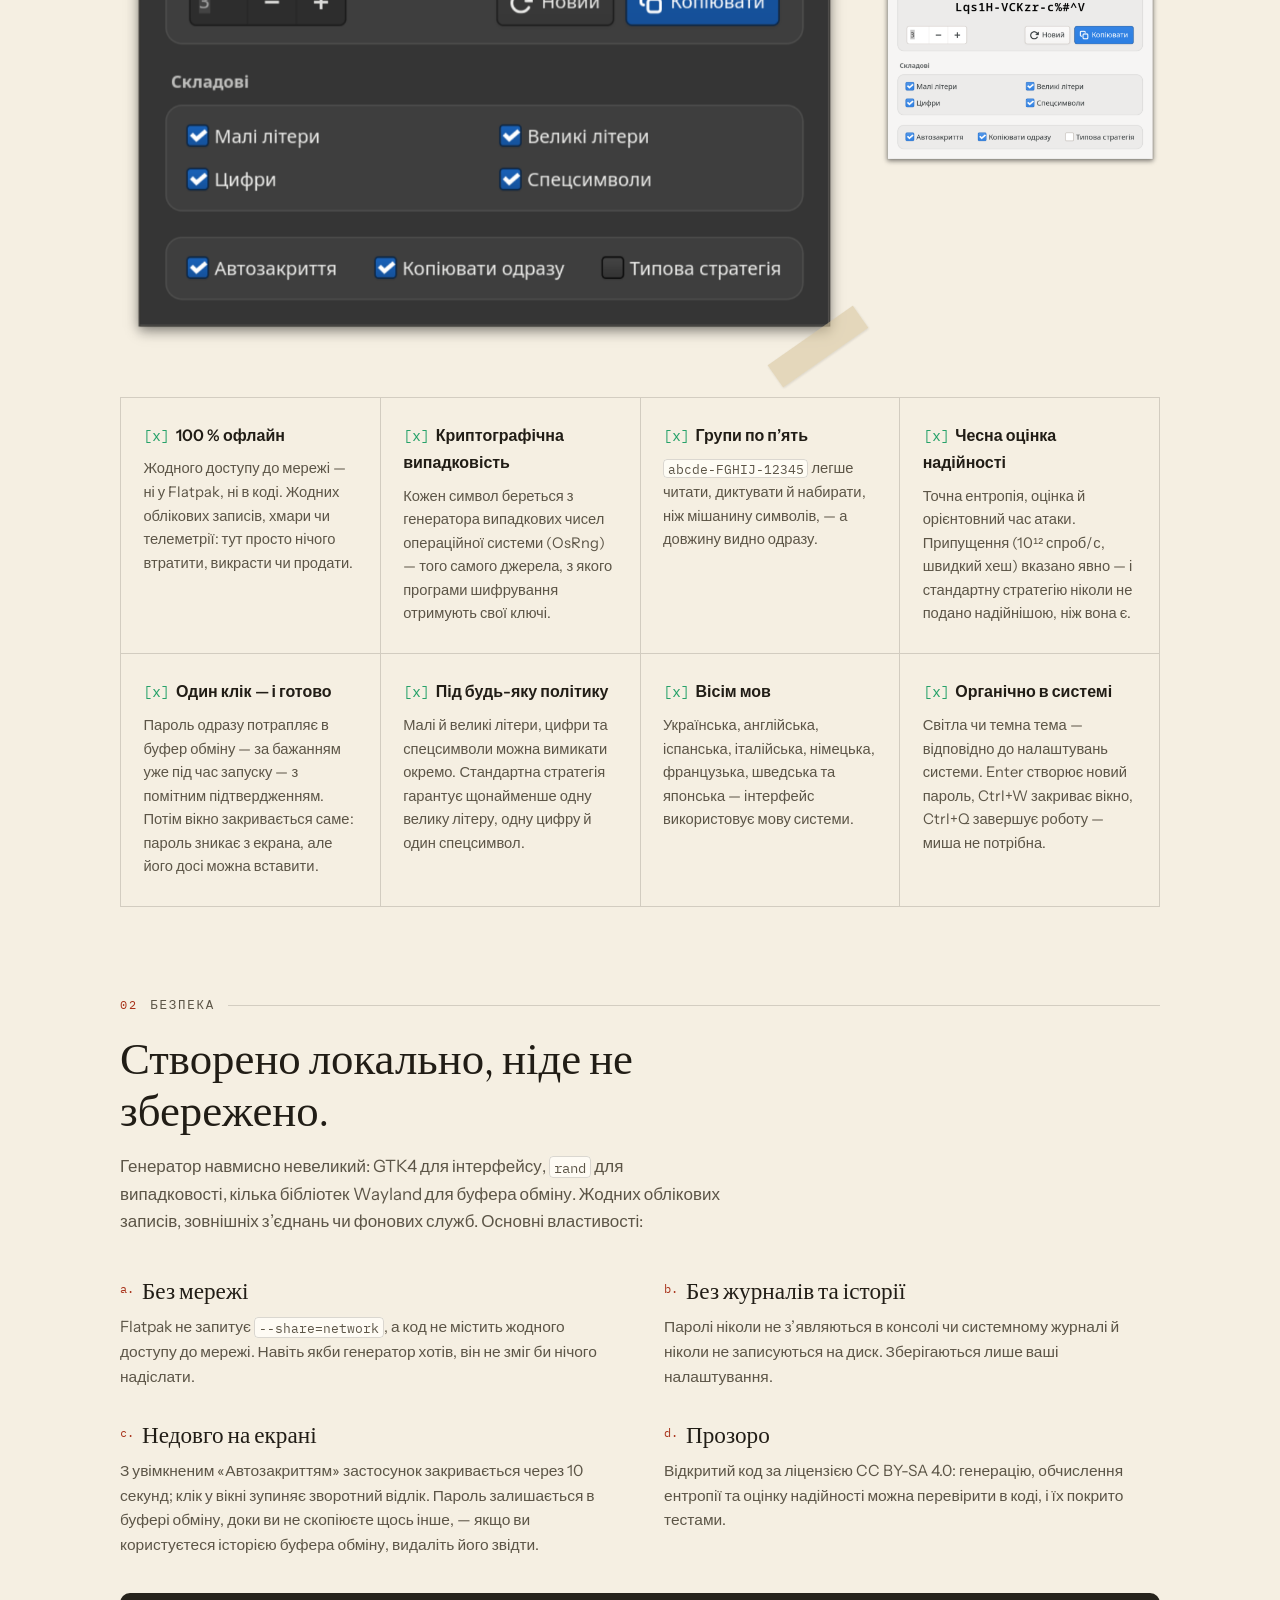
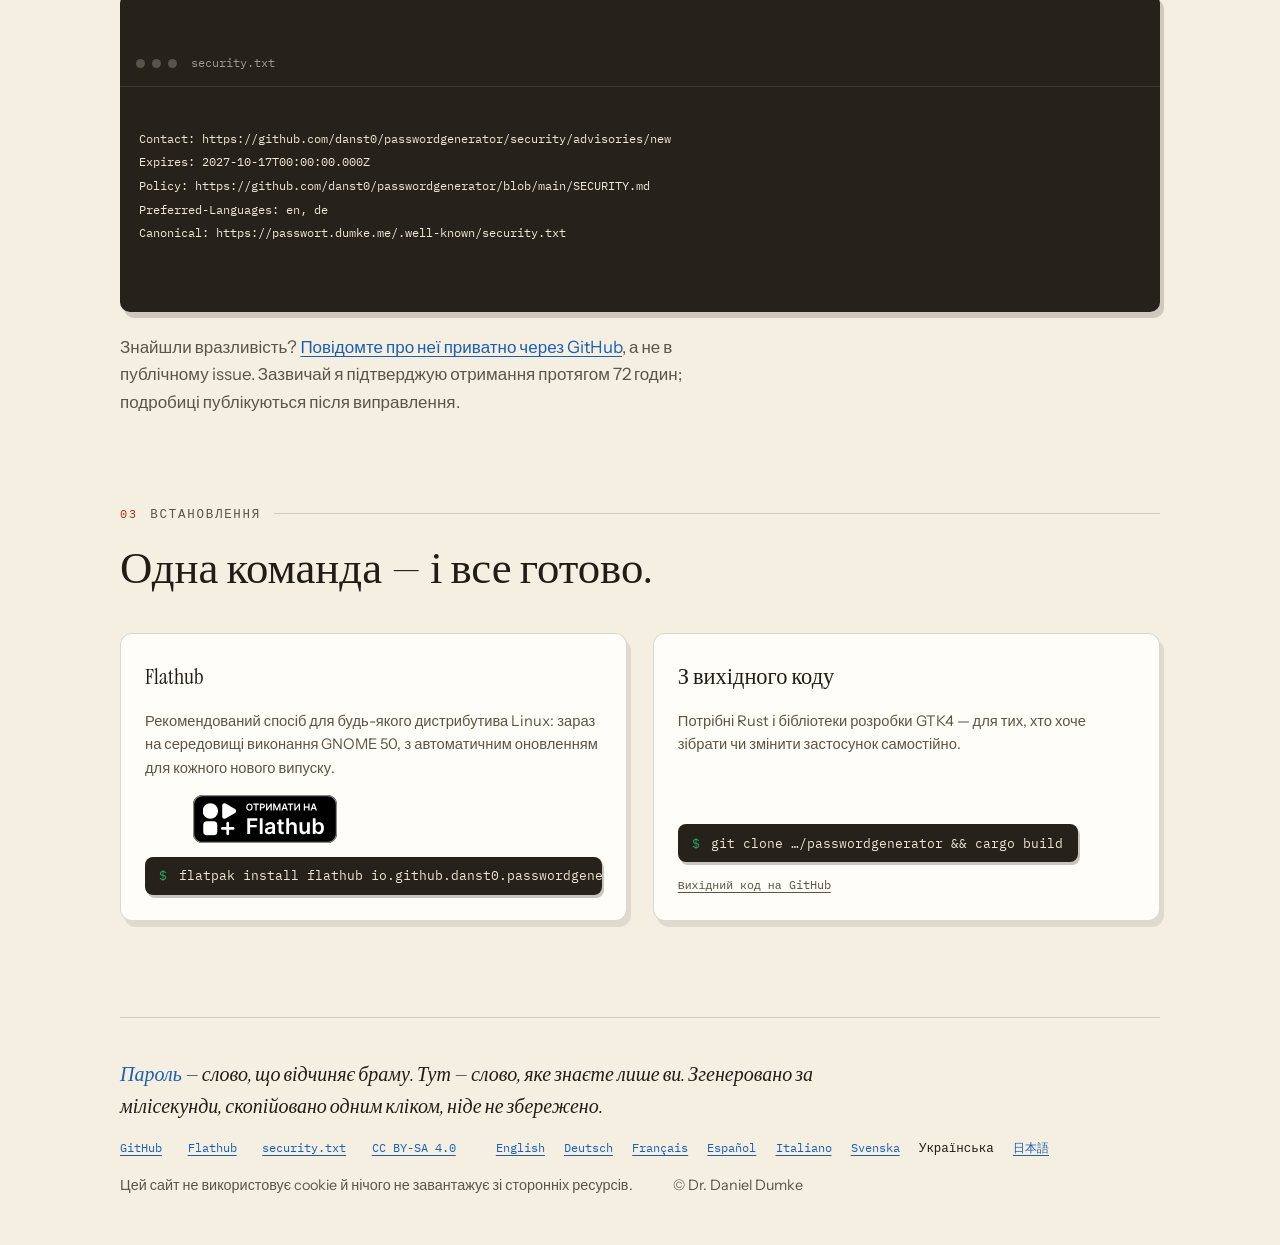
==== commit 6c0cce08: "Retake app screenshots in all eight languages (v0.6.4 layout) Dark and light window shots for en, de" ====
--- a/web/uk/index.html
+++ b/web/uk/index.html
@@ -18,7 +18,7 @@
 <link rel="alternate" hreflang="x-default" href="https://passwort.dumke.me/">
 <meta property="og:title" content="Генератор паролів — надійні паролі, повністю офлайн">
 <meta property="og:description" content="Нативний застосунок GTK4 для GNOME: криптографічно стійкі паролі, згенеровані локально, — без мережі, без хмари, без телеметрії. На Flathub, вісьмома мовами.">
-<meta property="og:image" content="https://passwort.dumke.me/assets/dark_en.png">
+<meta property="og:image" content="https://passwort.dumke.me/assets/dark_uk.png">
 <meta property="og:url" content="https://passwort.dumke.me/uk/">
 <meta property="og:type" content="website">
 <meta property="og:locale" content="uk_UA">
@@ -89,10 +89,10 @@
 
   <div class="shots">
     <div class="shot reveal">
-      <img src="../assets/dark_en.png" alt="Вікно в темному режимі: пароль, набори символів і параметри">
+      <img src="../assets/dark_uk.png" alt="Вікно в темному режимі: пароль, набори символів і параметри">
     </div>
     <div class="shot shot-small reveal">
-      <img src="../assets/light_en.png" alt="Вікно у світлому режимі">
+      <img src="../assets/light_uk.png" alt="Вікно у світлому режимі">
     </div>
   </div>
 
